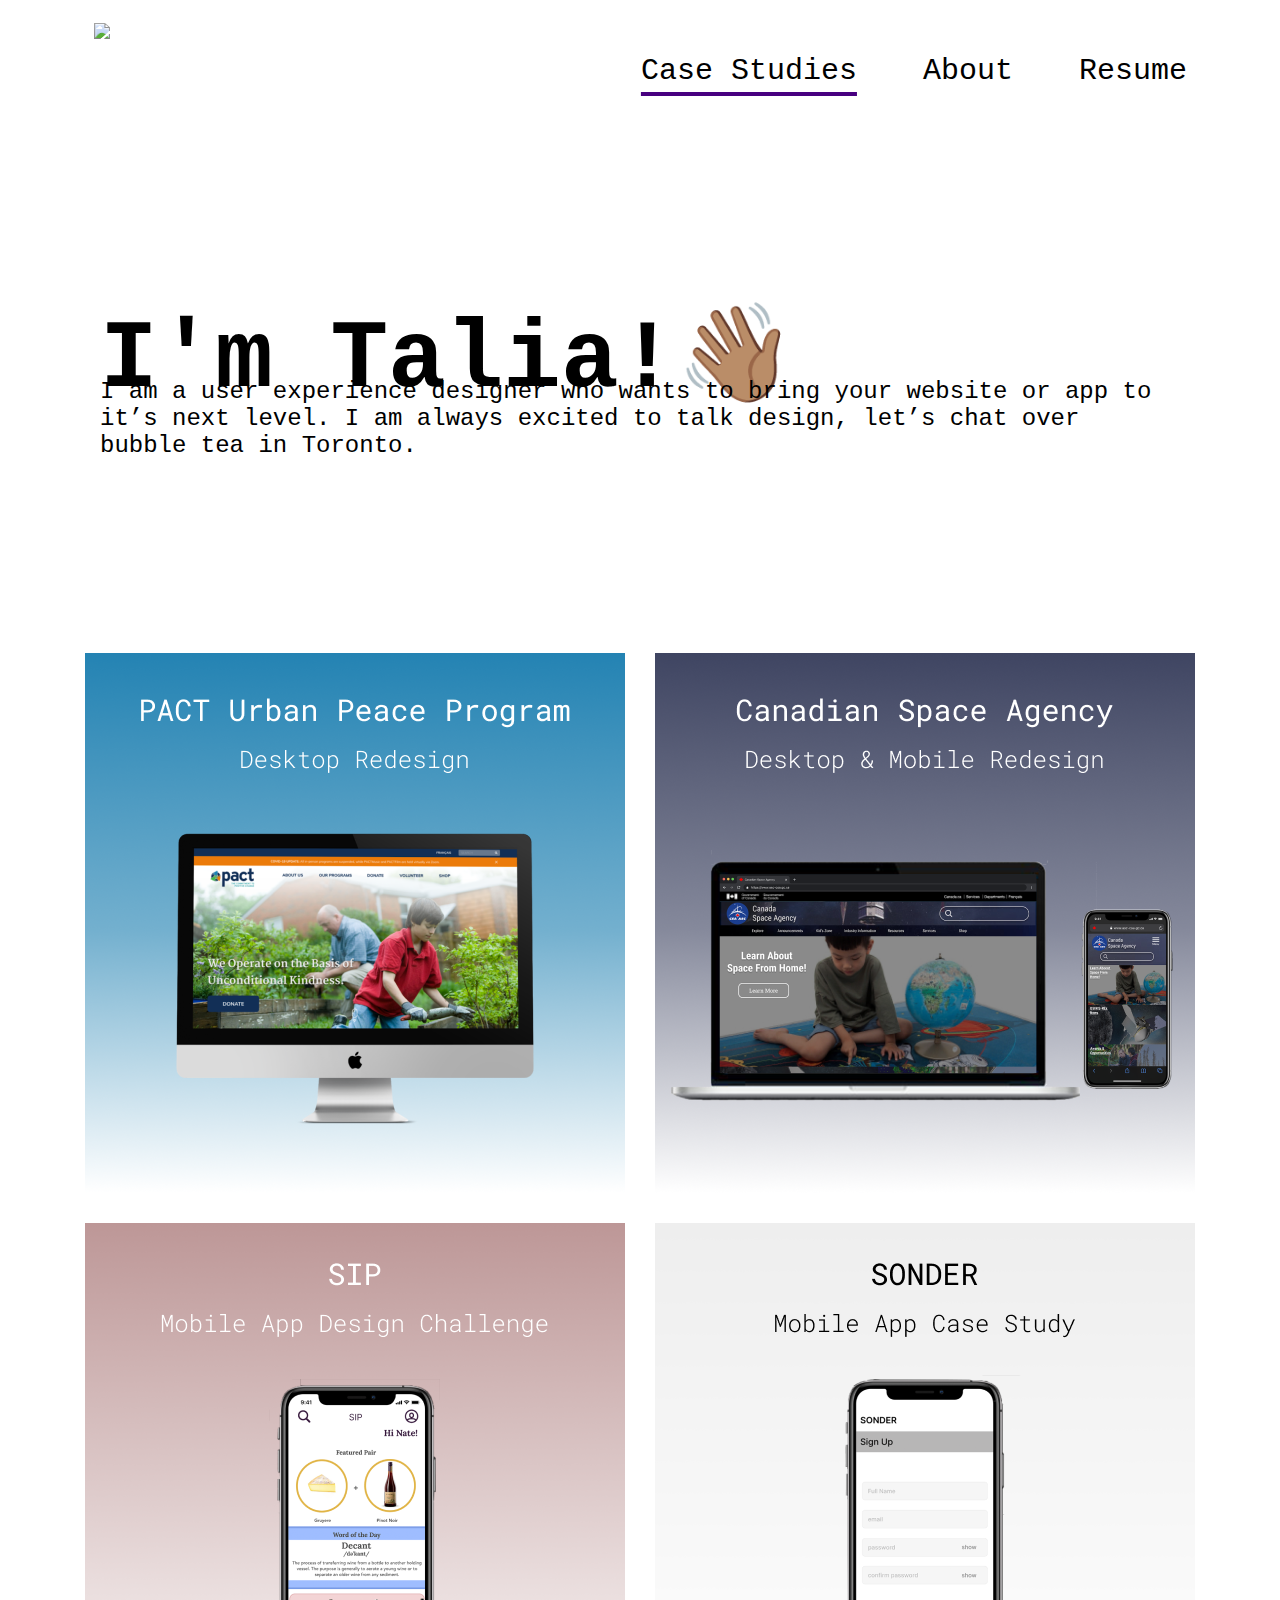
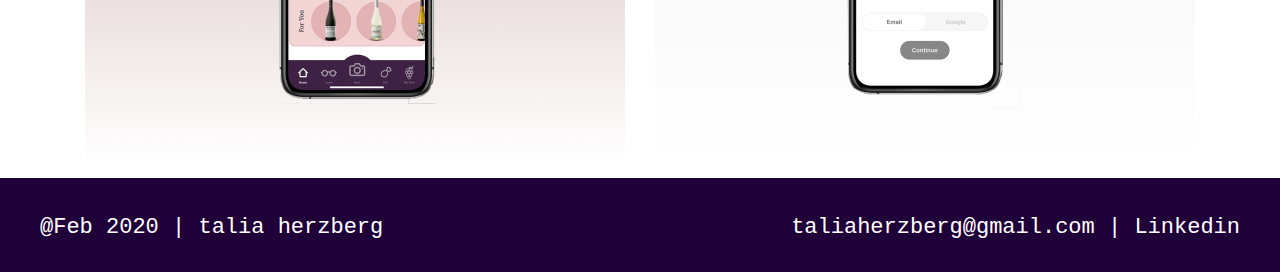
==== index.html @ 9f50f4e1 "whole project" ====
<!DOCTYPE html>
<html lang="en">
<head>
    <meta charset="UTF-8">
    <meta name="viewport" content="width=device-width, initial-scale=1.0">
    <title>Talia's Portfolio</title>
    <link rel="stylesheet" type="text/css" href="CSS/index.css"/>
</head>
<body>
    <header>
    <div class="topNav">
        <nav>
            <div class="logo">
                <img src="images/Logo-LARGE.png">
            </div>
            <div class=logoMedium></div>
            <div class=logoSmall></div>
            <ul>
                <li class="inline-block active">Case Studies</li>
                <li class="inline-block inactive">About</li>
                <li class="inline-block inactive">Resume</li>
            </ul>
        </nav>
    </div>
</header>
<section>
    <div class="HeroText">
        <h1 class="Header">
            I'm Talia!👋🏽 
        </h1>
        <p class="Paragraph">
            I am a user experience designer who wants to bring your website or app to it’s next level. I am always excited to talk design, let’s chat over bubble tea in Toronto.
        </p>
    </div>
</section>
<section class="CaseStudiesThumbnail Row1">
    <div class="Box1">
    </div>
    <div class="Box2">
    </div>
</section>
<section class="CaseStudiesThumbnail">
    <div class="Box3">
    </div>
    <div class="Box4">
    </div>
</section>
<section>
    <footer class="footer">
        <div class="footerLeft">
            @Feb 2020 | talia herzberg
        </div>
        <div class="footerRight">
            taliaherzberg@gmail.com | Linkedin
        </div>
    </footer>
</section>
</body>
</html>
---- CSS/index.css ----
@media only screen and (max-width: 1200px) {
    div.Box1 {
        background-image: url(../images/PACT-smaller.png);
        height: 400px;
        width: 400px;
        margin: 10px;
    }
    div.Box2 {
        background-image: url(../images/CSA-smaller.png);
        height: 400px;
        width: 400px;
        margin: 10px;
    }
    div.Box3 {
        background-image: url(../images/SIP-smaller.png);
        height: 400px;
        width: 400px;
        margin: 10px;
    }
    div.Box4 {
        background-image: url(../images/Sonder-smaller.png);
        height: 400px;
        width: 400px;
        margin: 10px;
    }
    div.Box1:hover {
        background-image: url(../images/PACT-Hover-Smaller.png);
        height: 400px;
        width: 400px;
        margin: 10px;
    }
    div.Box2:hover {
        background-image: url(../images/CSA-Hover-Smaller.png);
        height: 400px;
        width: 400px;
        margin: 10px;
    }
    div.Box3:hover {
        background-image: url(../images/SIP-Hover-Smaller.png);
        height: 400px;
        width: 400px;
        margin: 10px;
    }
    div.Box4:hover {
        background-image: url(../images/Sonder-Hover-Smaller.png);
        height: 400px;
        width: 400px;
        margin: 10px;
    }
    footer.footer {
        color: white;
        font-size: 18px;
    }
    div.footerLeft {
        margin-left: 30px;
    }
    div.footerRight {
        margin-right: 30px;
    }
}
@media only screen and (max-width: 910px) {
    div.logo {
        display: none;
    }
    div.logoMedium {
        margin-left: 50px;
        height: 90px;
        width: 90px;
        float: left;
        margin-top: 45px;
        background-image: url(../images/Logo-MEDIUM.png);
    }
    ul {
        margin-right: 20px;
        float: right;
    }
    li.inline-block {
        font-size: 25px;
        padding-left: 20px;
        padding-right: 20px;
    }
    div.HeroText {
        font-size: 38px;
        margin-left: 50px;
    }
    div.Paragraph {
        font-size: 28px;
        margin-left: 50px;
        margin-right: 50px;
    }
    .CaseStudiesThumbnail {
        display: flex;
        flex-direction: column;
        justify-content: center;
        align-items: center;
    }
    div.Box1 {
        height: 540px;
        width: 540px;
        background-image: url(../images/PACT.png);
        margin: 15px;
    }
    div.Box1:hover {
        background-image: url(../images/PACT-Hover.png);
        height: 540px;
        width: 540px;
        margin: 15px;
    }
    div.Box2 {
        height: 540px;
        width: 540px;
        background-image: url(../images/CSA.png);
        margin: 15px;
    }
    div.Box2:hover {
        background-image: url(../images/CSA-Hover.png);
        height: 540px;
        width: 540px;
        margin: 15px;
    }
    div.Box3 {
        height: 540px;
        width: 540px;
        background-image: url(../images/SIP.png);
        margin: 15px;
    }
    div.Box3:hover {
        background-image: url(../images/SIP-Hover.png);
        height: 540px;
        width: 540px;
        margin: 15px;
    }
    div.Box4 {
        height: 540px;
        width: 540px;
        background-image: url(../images/Sonder.png);
        margin: 15px;
    }
    div.Box4:hover {
        background-image: url(../images/Sonder-Hover.png);
        height: 540px;
        width: 540px;
        margin: 15px;
    }
    footer.footer {
        color: white;
        font-size: 14px;
    }
    }

  @media only screen and (max-width: 700px) {
    div.logoMedium {
        display: none;
    }
    div.logoSmall {
        margin-left: 20px;
        height: 70px;
        width: 70px;
        float: left;
        margin-top: 45px;
        background-image: url(../images/Logo-SMALL.png);
    }
    ul {
        margin-right: 10px;
        float: right;
    }
    li.inline-block {
        font-size: 18px;
        padding-left: 10px;
        padding-right: 10px;
    }
    div.HeroText {
        font-size: 28px
    }
    div.Paragraph {
        font-size: 18px;
    }
    footer.footer {
        font-size: 10px;
    }
    div.footerLeft {
        margin-left: 10px;
    }
    div.footerRight {
        margin-right: 10px;
    }
    .CaseStudiesThumbnail {
        display: flex;
        flex-direction: column;
        justify-content: center;
        align-items: center;
    }
    div.Box1 {
        background-image: url(../images/PACT-smaller.png);
        height: 400px;
        width: 400px;
        margin: 10px;
        margin-top: 100px;
    }
    div.Box2 {
        background-image: url(../images/CSA-smaller.png);
        height: 400px;
        width: 400px;
        margin: 10px;
    }
    div.Box3 {
        background-image: url(../images/SIP-smaller.png);
        height: 400px;
        width: 400px;
        margin: 10px;
    }
    div.Box4 {
        background-image: url(../images/Sonder-smaller.png);
        height: 400px;
        width: 400px;
        margin: 10px;
    }
    div.Box1:hover {
        background-image: url(../images/PACT-Hover-Smaller.png);
        height: 400px;
        width: 400px;
        margin: 10px;
        margin-top: 100px;
    }
    div.Box2:hover {
        background-image: url(../images/CSA-Hover-Smaller.png);
        height: 400px;
        width: 400px;
        margin: 10px;
    }
    div.Box3:hover {
        background-image: url(../images/SIP-Hover-Smaller.png);
        height: 400px;
        width: 400px;
        margin: 10px;
    }
    div.Box4:hover {
        background-image: url(../images/Sonder-Hover-Smaller.png);
        height: 400px;
        width: 400px;
        margin: 10px;
    }
}

*{
    margin: 0;
    padding: 0;
}
nav {
    height: 1px;
    background-color: white;
}
.logo {
    float: left;
    margin-left: 94px;
    margin-top: 23px;
    height: 143px;
    margin-bottom: 25px;
}
ul {
    margin-right: 62px;
    float: right;

}
.inline-block {
    display: inline-block;
    padding: 31px;
    background-color: white;
    text-align: center;
    margin-top: 23px;
    margin-bottom:102px; 
    font-size: 30px;
    font-family: 'Roboto Mono', monospace;
}
.active {
    text-decoration: underline #480080 4px;
    text-underline-offset: 5px;
    text-underline-position: under;
}
.inactive:hover {
    cursor: pointer;
    color: #480080;
}
.HeroText {
    margin-top: 296px;
    font-size: 48px;
    font-family: 'Roboto Mono', monospace;
    font-weight: lighter;
    margin-left: 100px;
}
.Paragraph {
    position: absolute;
    top: 378px;
    font-size: 24px;
    font-family: 'Roboto Mono', monospace;
    font-weight: normal;
    margin-right: 100px;
}
.CaseStudiesThumbnail {
    display: flex;
    justify-content: center;
}
.Row1 {
    margin-top: 223px;
}
.Box1 {
    height: 540px;
    width: 540px;
    background-image: url(../images/PACT.png);
    margin: 15px;
}
.Box1:hover {
    background-image: url(../images/PACT-Hover.png);
}
.Box2 {
    height: 540px;
    width: 540px;
    background-image: url(../images/CSA.png);
    margin: 15px;
}
.Box2:hover {
    background-image: url(../images/CSA-Hover.png);
}
.Box3 {
    height: 540px;
    width: 540px;
    background-image: url(../images/SIP.png);
    margin: 15px;
}
.Box3:hover {
    background-image: url(../images/SIP-Hover.png);
}
.Box4 {
    height: 540px;
    width: 540px;
    background-image: url(../images/Sonder.png);
    margin: 15px;
}
.Box4:hover {
    background-image: url(../images/Sonder-Hover.png);
}

.footer {
   height: 100px;
   line-height: 100px;
   text-align: center;
   background-color: #200039;
   width: 100%;
   color: white;
   font-size: 22px;
   font-family: 'Roboto Mono', monospace;
   display: grid;
   grid-template-columns: 50% 50%;
   grid-template-areas:
   "footerLeft footerRight";
}
.footerLeft {
    grid-area: footerLeft;
    text-align: left;
    margin-left: 40px;
}

.footerRight {
    grid-area: footerRight;
    cursor: pointer;
    text-align: right;
    margin-right: 40px;
}
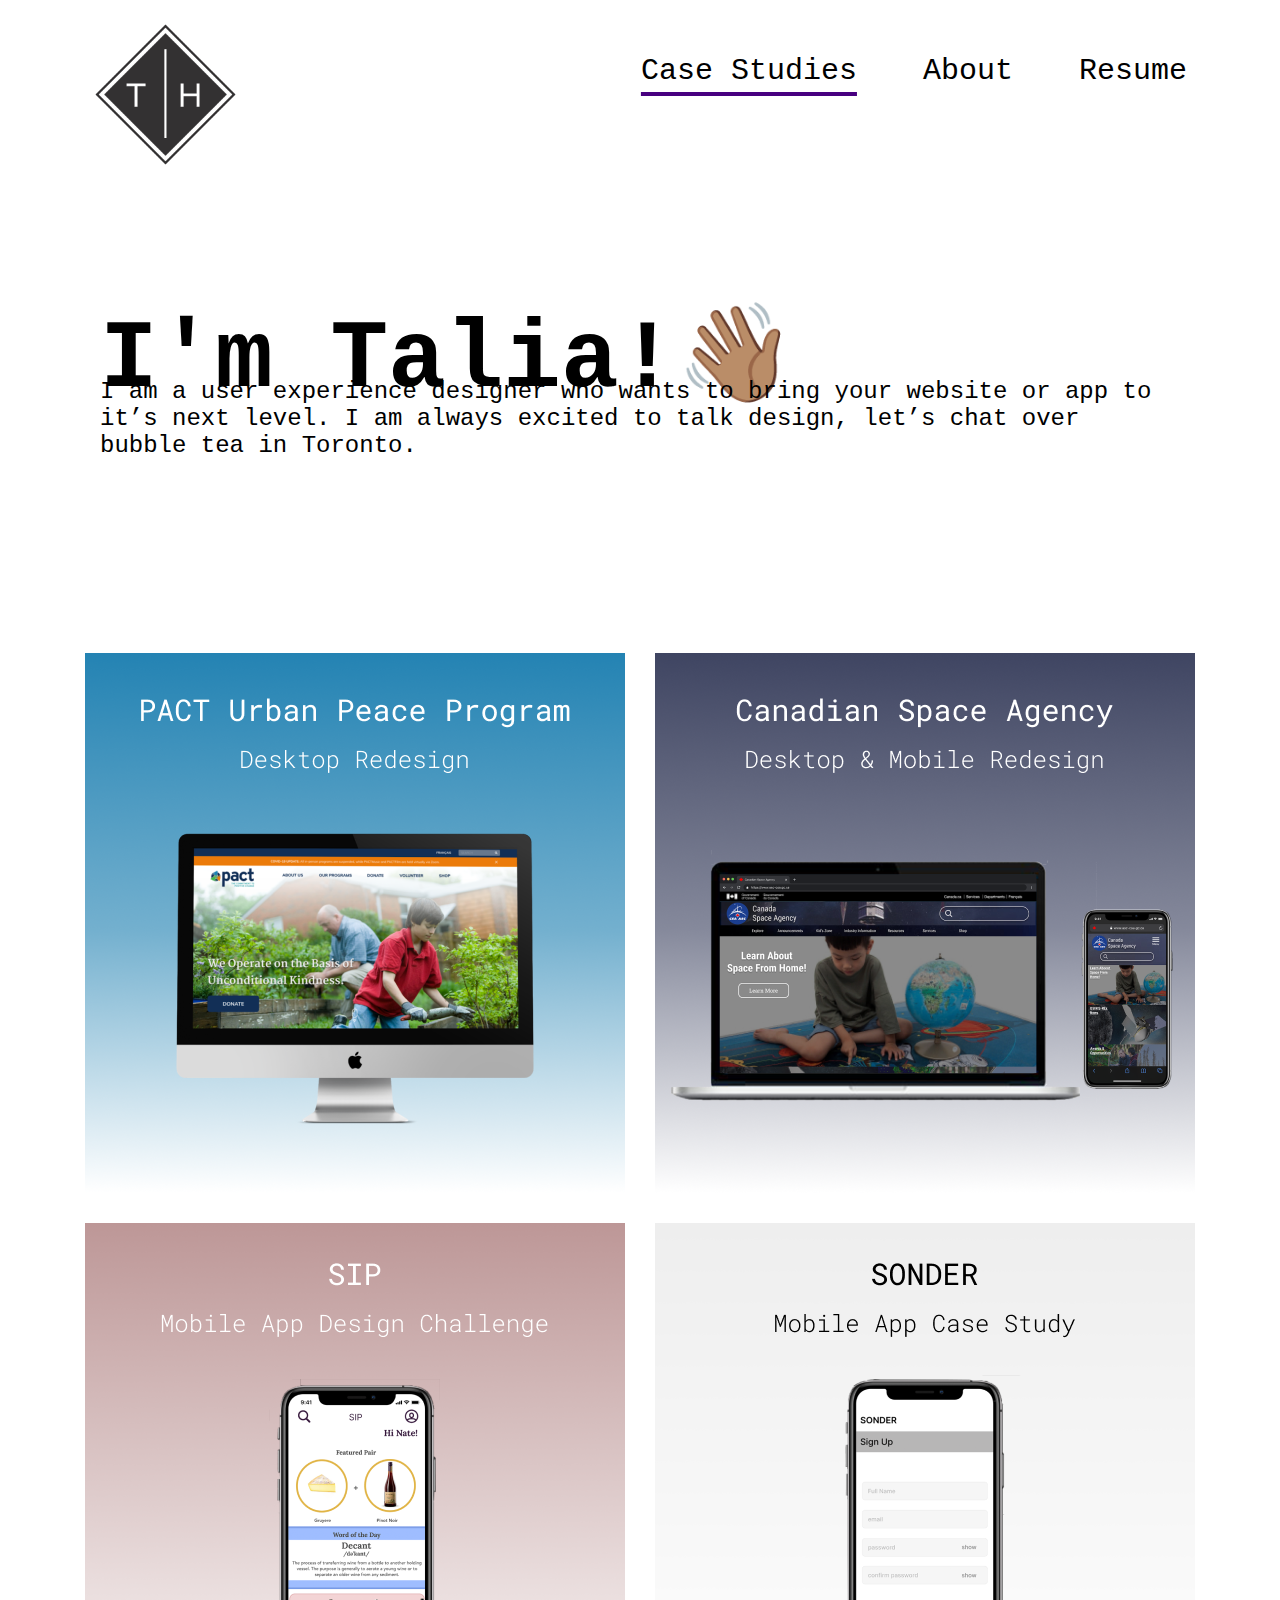
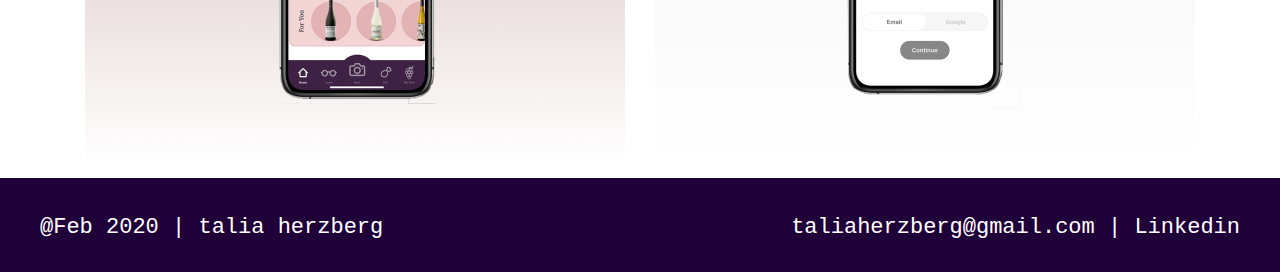
==== commit f6b4f3d0: "updated logo name" ====
--- a/index.html
+++ b/index.html
@@ -11,7 +11,7 @@
     <div class="topNav">
         <nav>
             <div class="logo">
-                <img src="images/Logo-LARGE.png">
+                <img src="images/Logo-large.png">
             </div>
             <div class=logoMedium></div>
             <div class=logoSmall></div>
@@ -56,6 +56,7 @@
     </footer>
 </section>
 </body>
+
 </html>
 
 
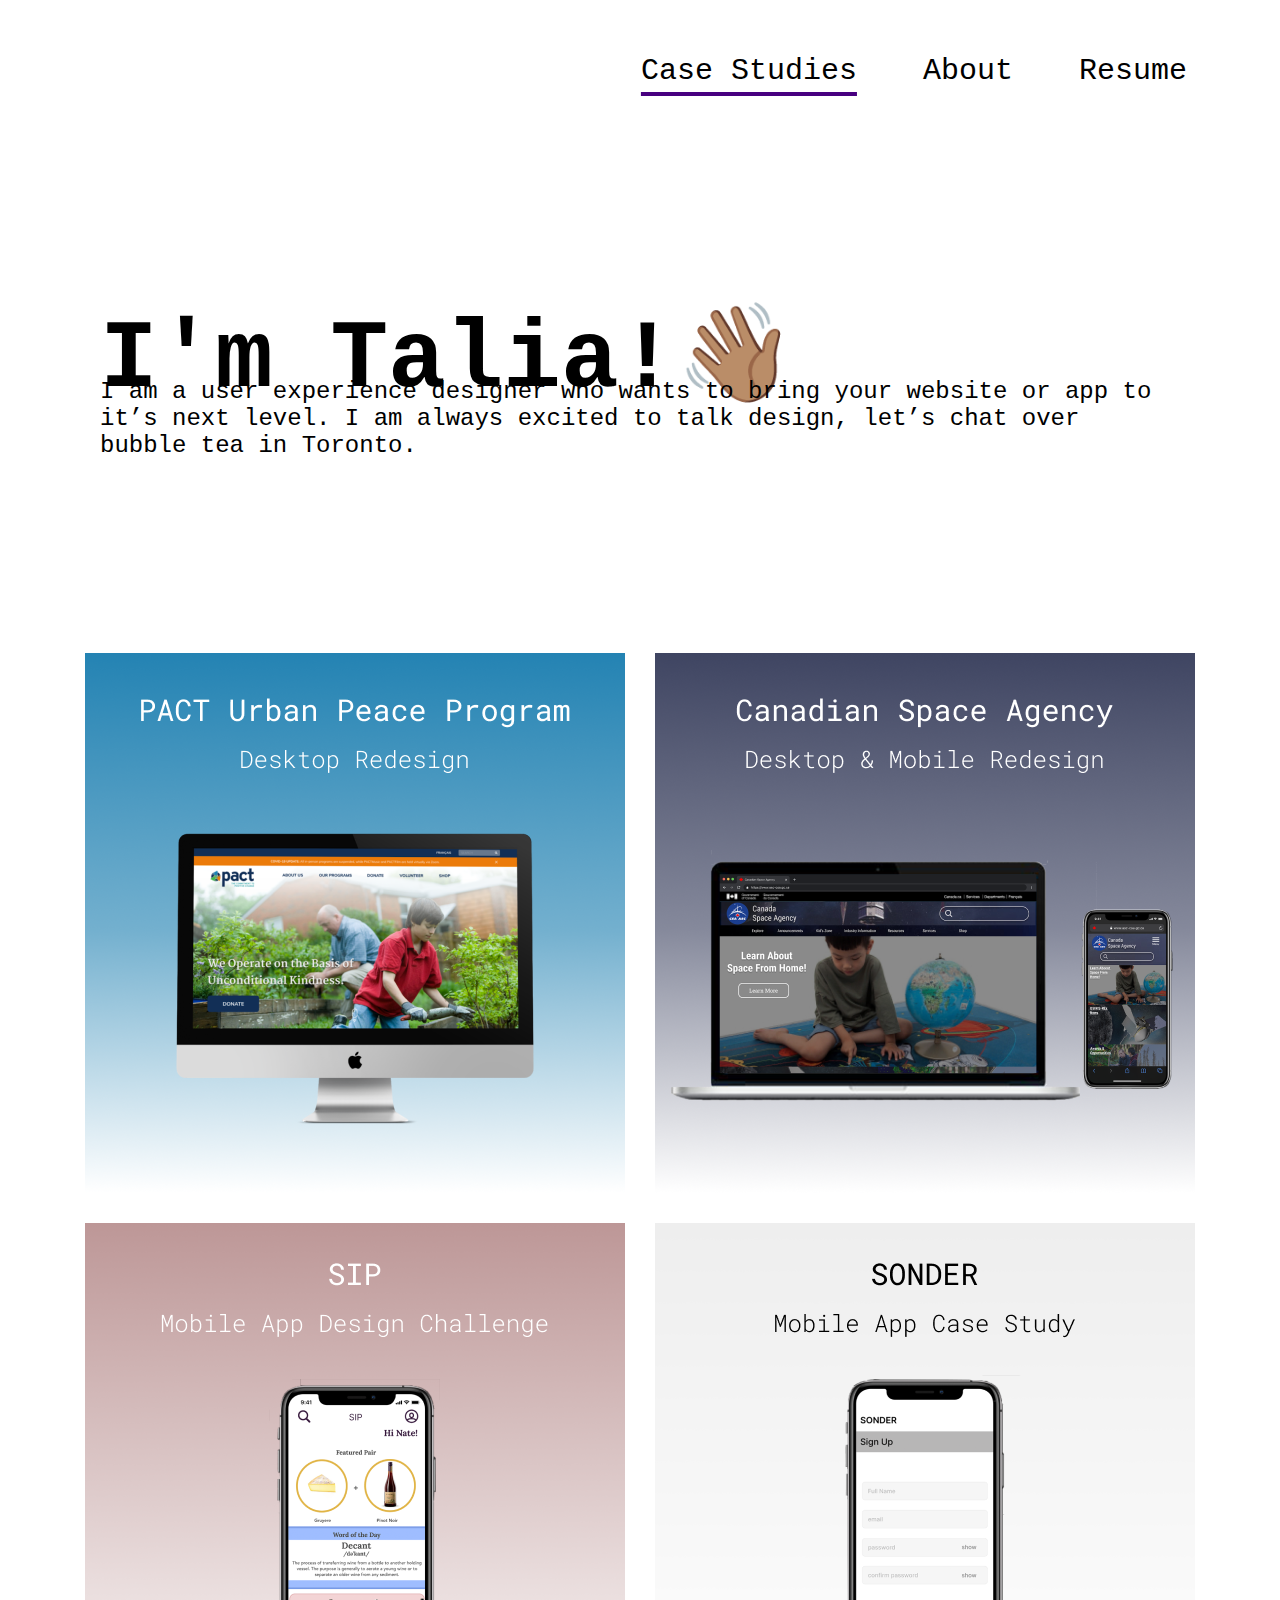
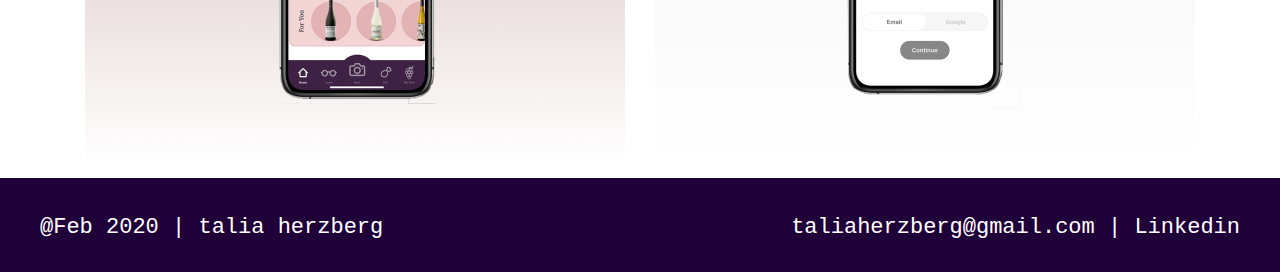
==== commit 80204f01: "no logo" ====
--- a/index.html
+++ b/index.html
@@ -11,7 +11,7 @@
     <div class="topNav">
         <nav>
             <div class="logo">
-                <img src="images/Logo-large.png">
+                <img src="">
             </div>
             <div class=logoMedium></div>
             <div class=logoSmall></div>
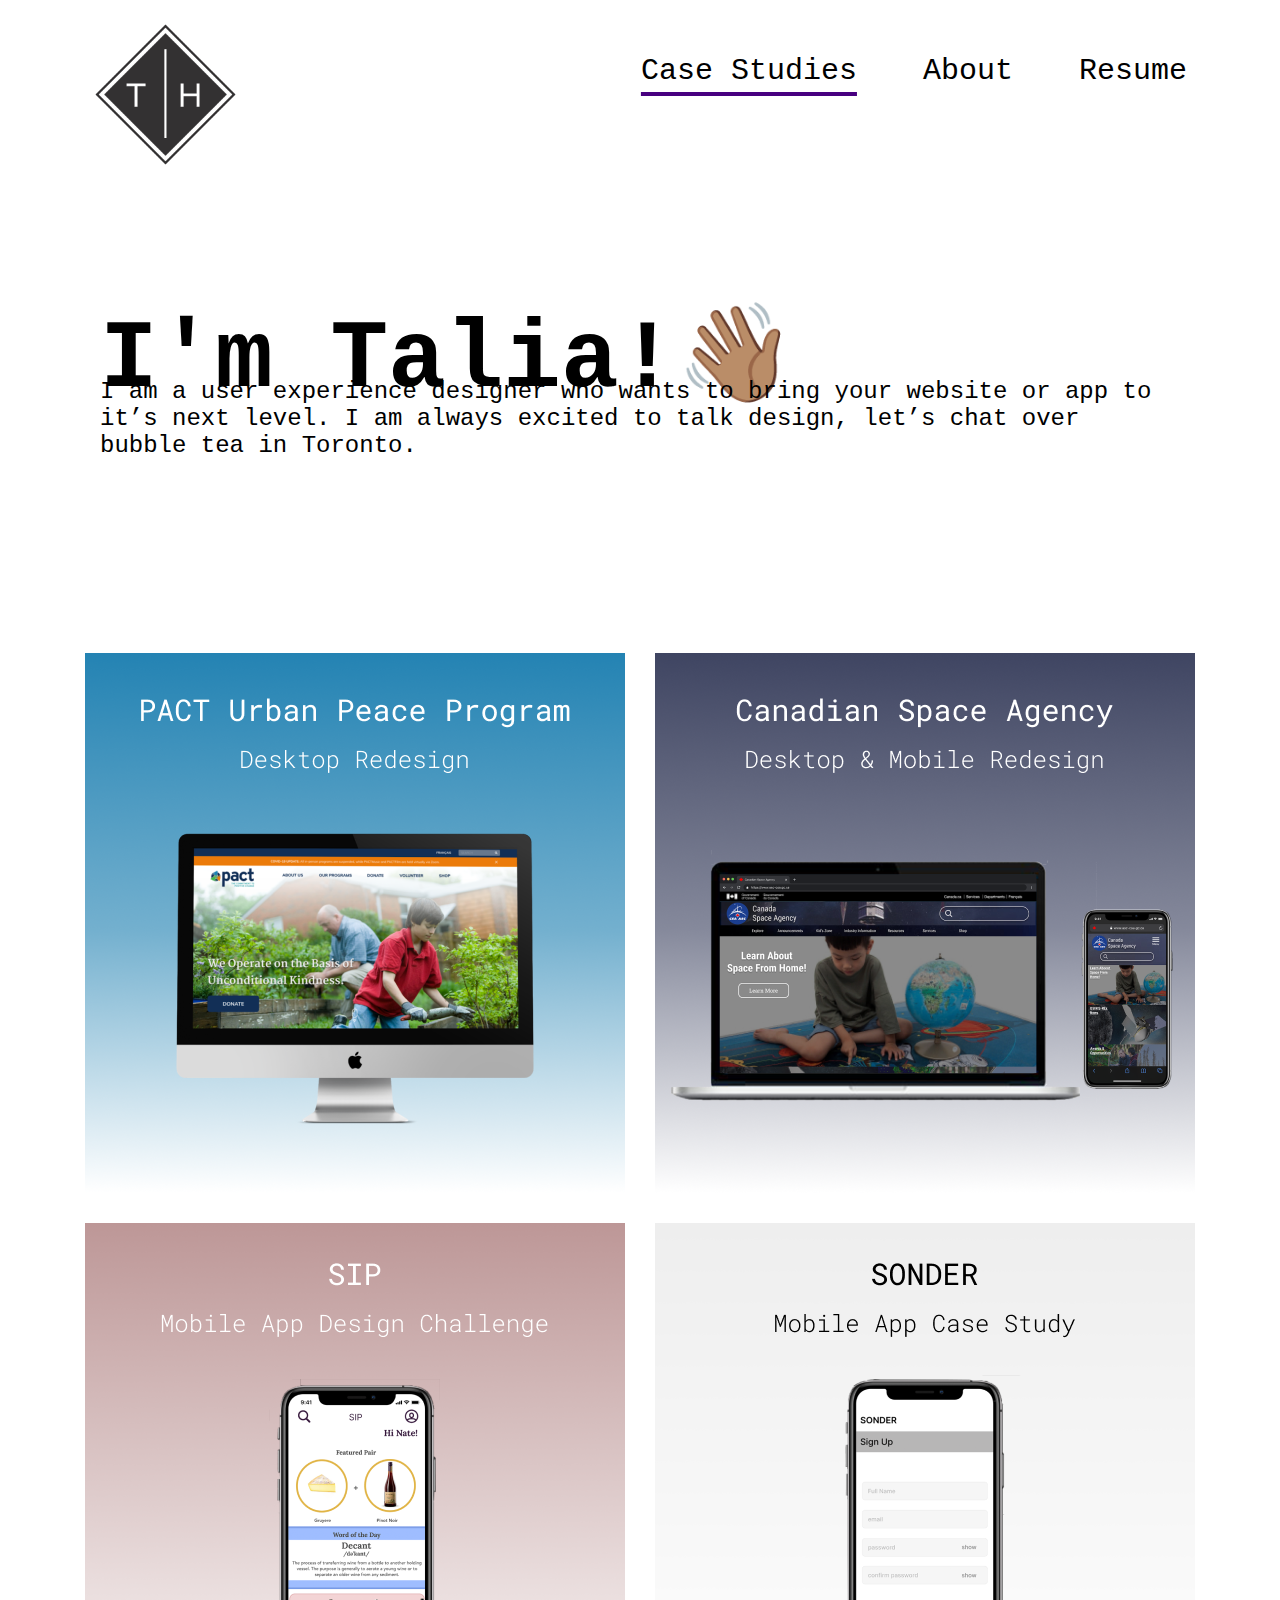
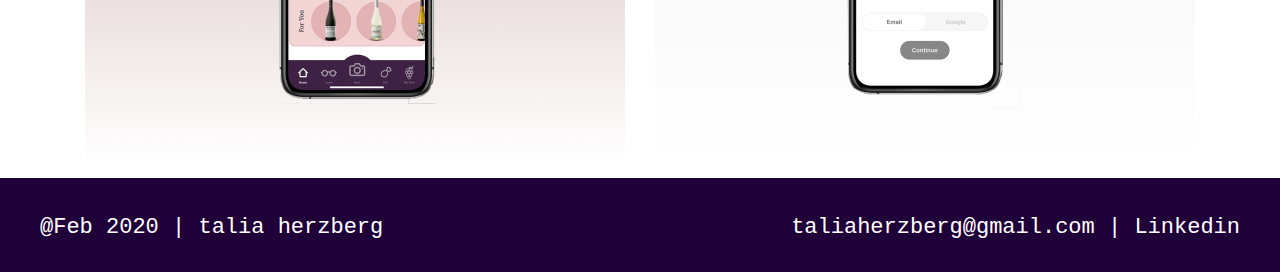
==== commit 85234f77: "Update index.html" ====
--- a/index.html
+++ b/index.html
@@ -11,7 +11,7 @@
     <div class="topNav">
         <nav>
             <div class="logo">
-                <img src="">
+                <img src="images/Logo-large.png">
             </div>
             <div class=logoMedium></div>
             <div class=logoSmall></div>
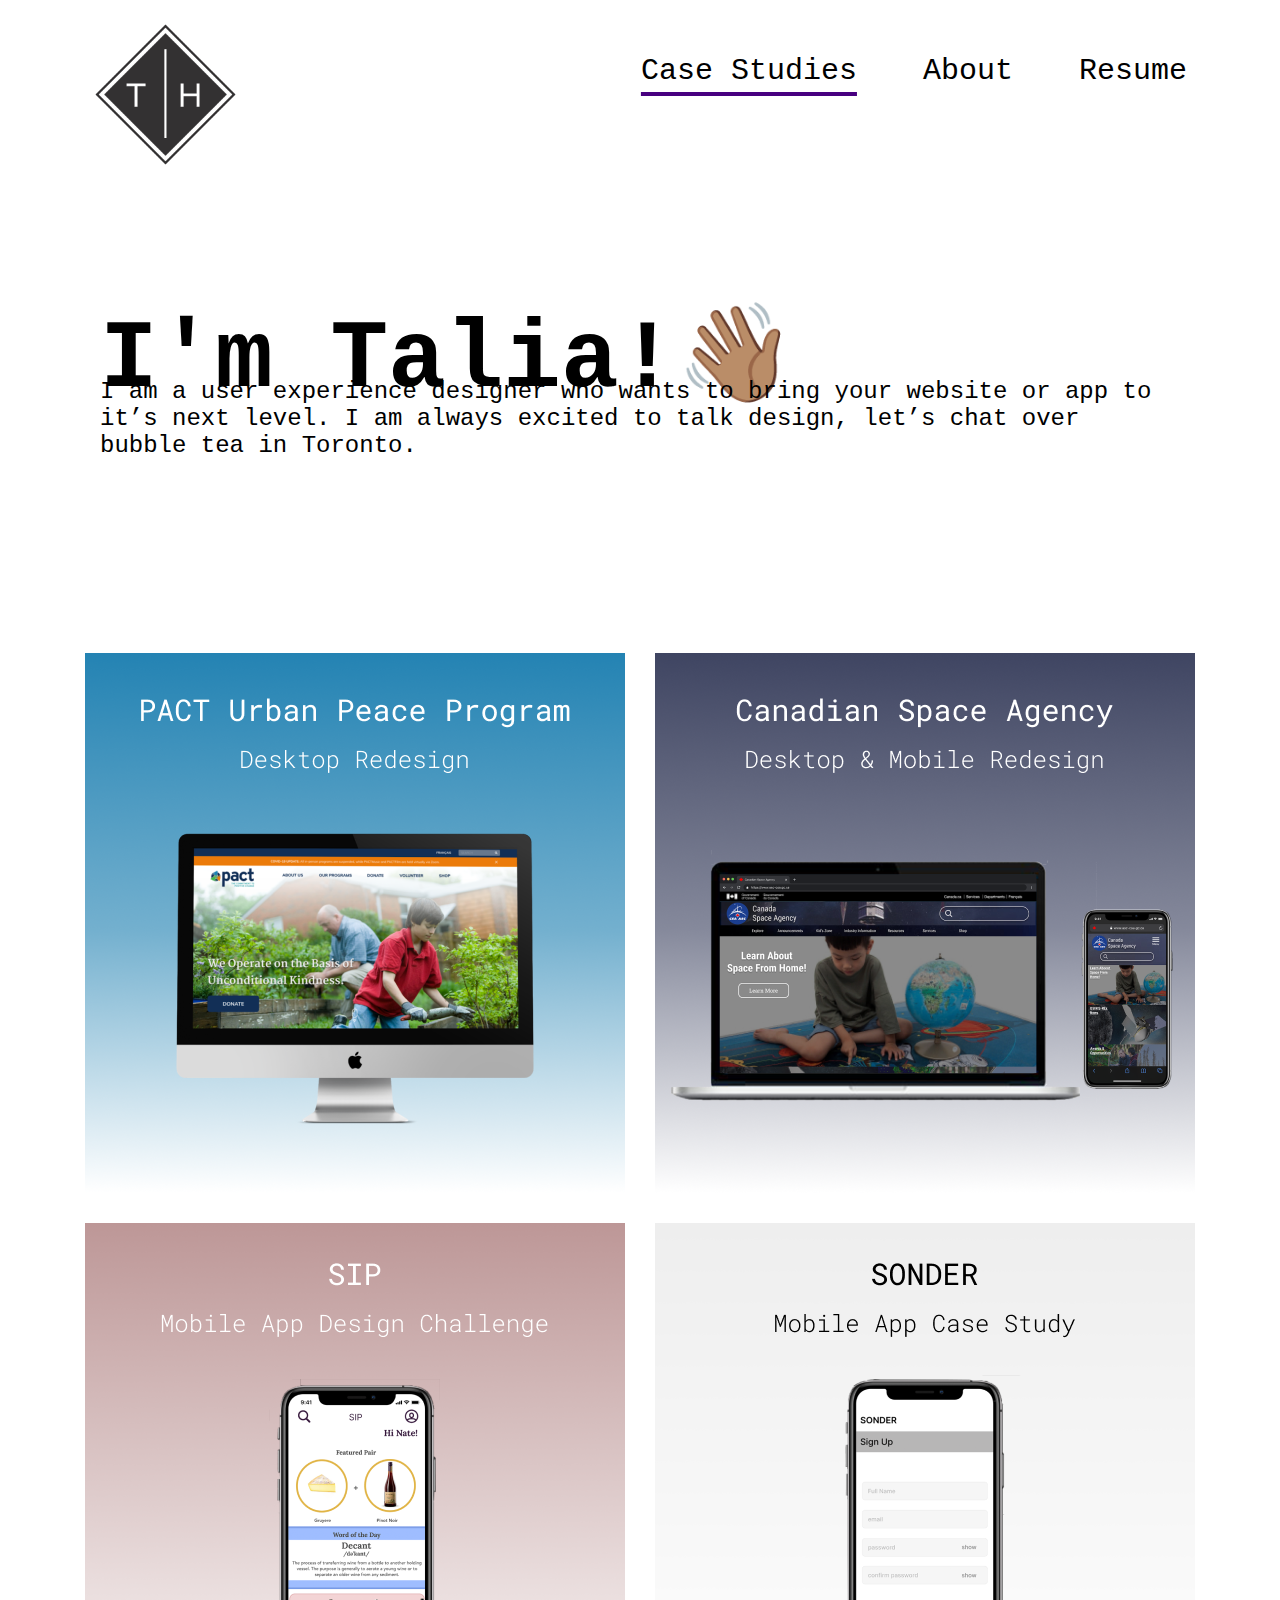
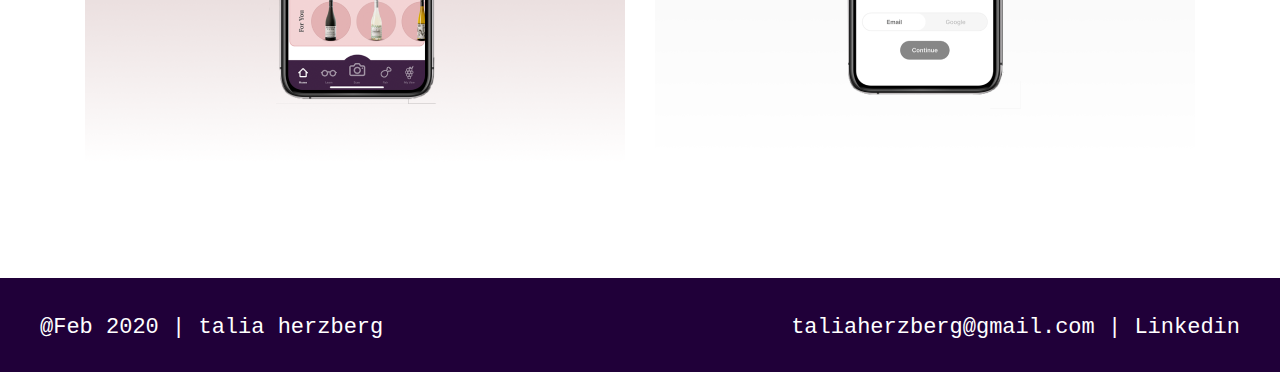
==== commit 6e1ecab3: "about me page" ====
--- a/index.html
+++ b/index.html
@@ -17,7 +17,7 @@
             <div class=logoSmall></div>
             <ul>
                 <li class="inline-block active">Case Studies</li>
-                <li class="inline-block inactive">About</li>
+                <li class="inline-block inactive"><a href="aboutme.html">About</a></li>
                 <li class="inline-block inactive">Resume</li>
             </ul>
         </nav>
--- a/CSS/index.css
+++ b/CSS/index.css
@@ -341,6 +341,7 @@
 }
 
 .footer {
+    margin-top: 100px;
    height: 100px;
    line-height: 100px;
    text-align: center;
@@ -366,3 +367,11 @@
     text-align: right;
     margin-right: 40px;
 }
+a {
+    text-decoration: none;
+    color: black;
+  }
+
+a:hover {
+    color: #480080;
+}
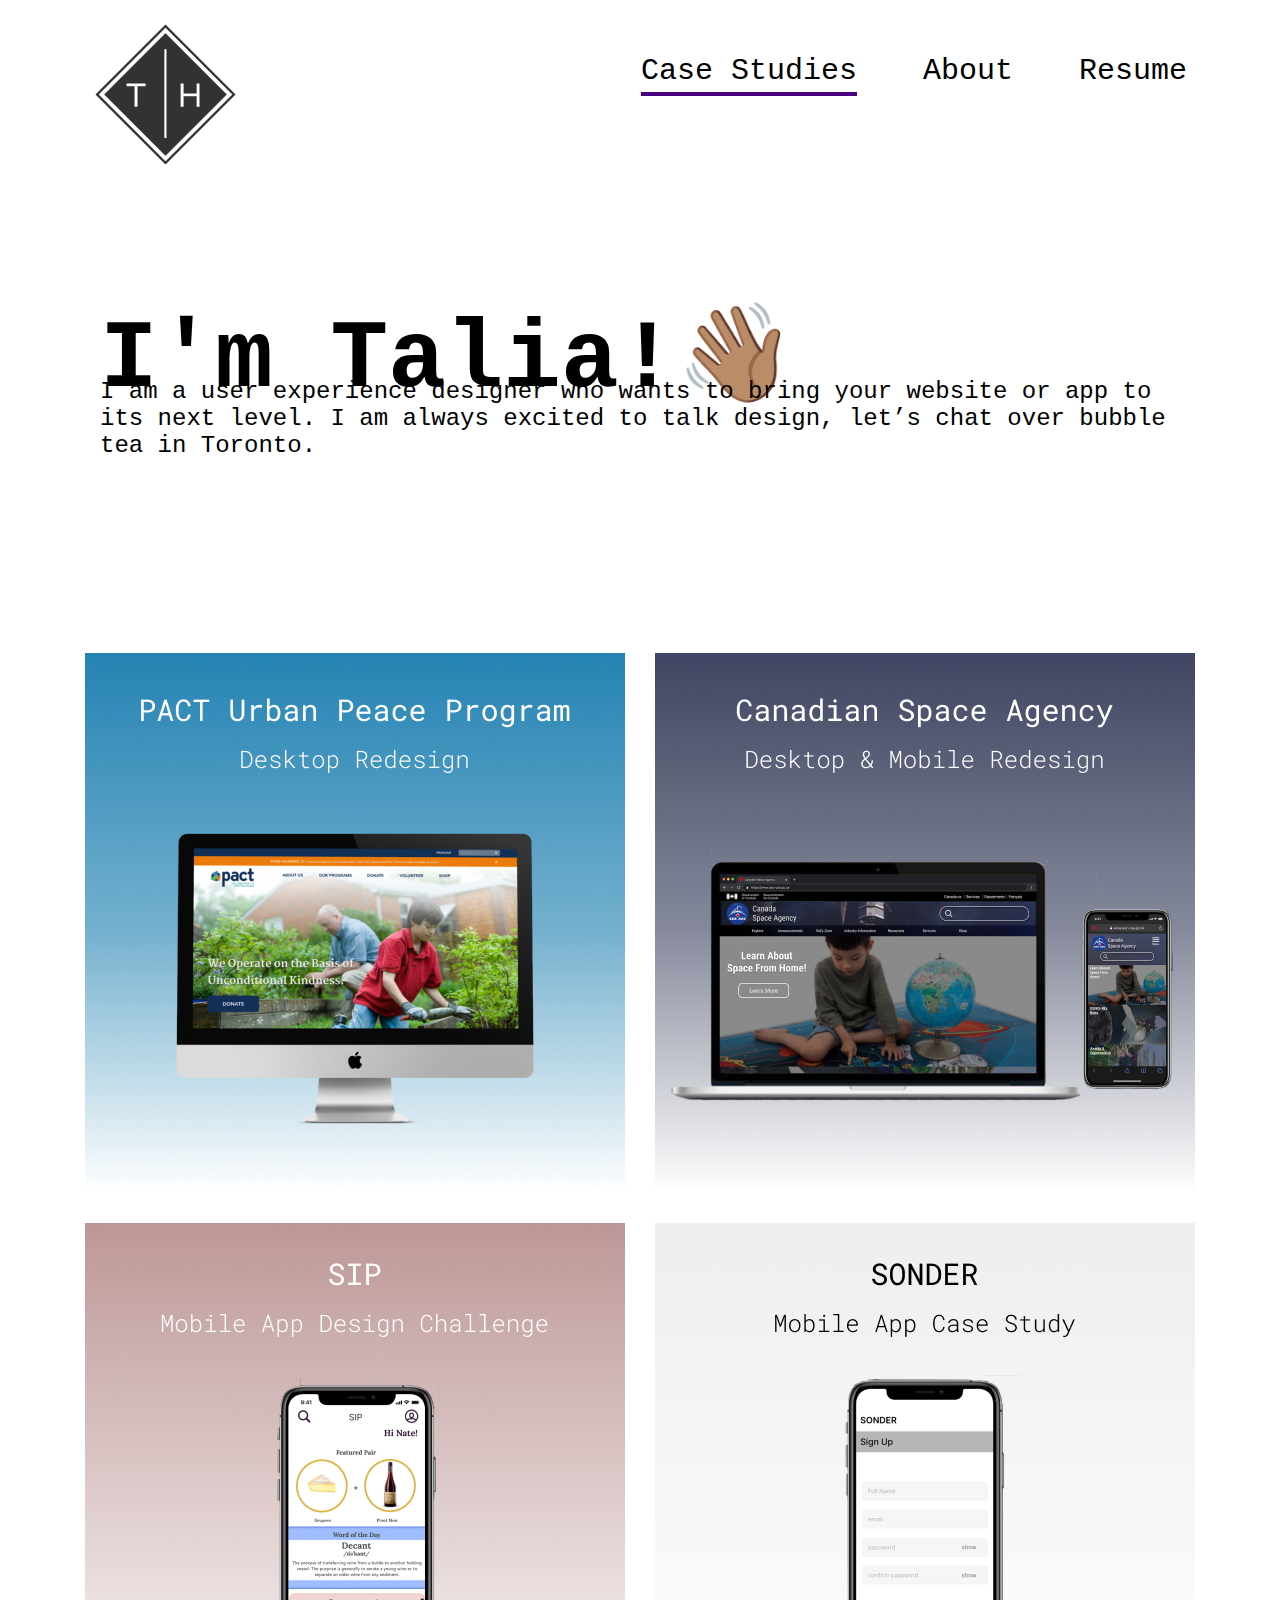
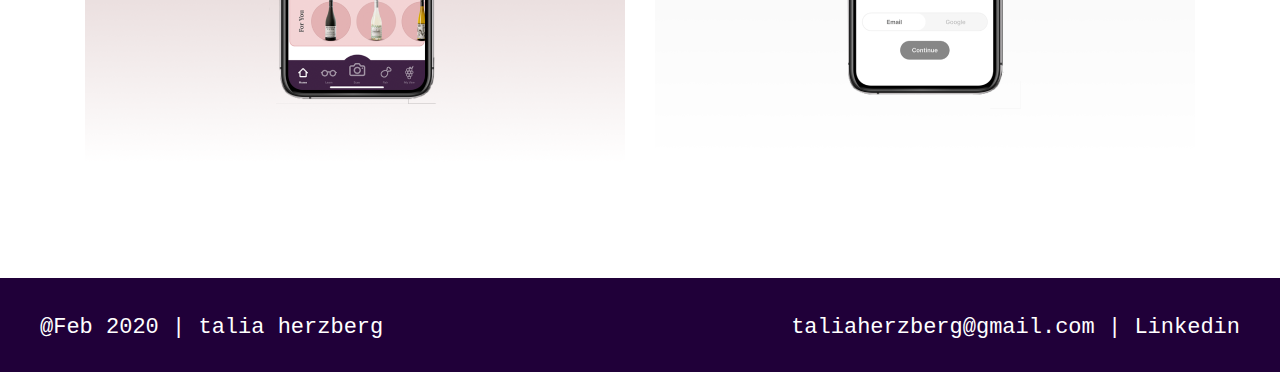
==== commit 944ac144: "grammar correction" ====
--- a/index.html
+++ b/index.html
@@ -29,7 +29,7 @@
             I'm Talia!👋🏽 
         </h1>
         <p class="Paragraph">
-            I am a user experience designer who wants to bring your website or app to it’s next level. I am always excited to talk design, let’s chat over bubble tea in Toronto.
+            I am a user experience designer who wants to bring your website or app to its next level. I am always excited to talk design, let’s chat over bubble tea in Toronto.
         </p>
     </div>
 </section>
--- a/CSS/index.css
+++ b/CSS/index.css
@@ -341,7 +341,7 @@
 }
 
 .footer {
-    margin-top: 100px;
+   margin-top: 100px;
    height: 100px;
    line-height: 100px;
    text-align: center;
